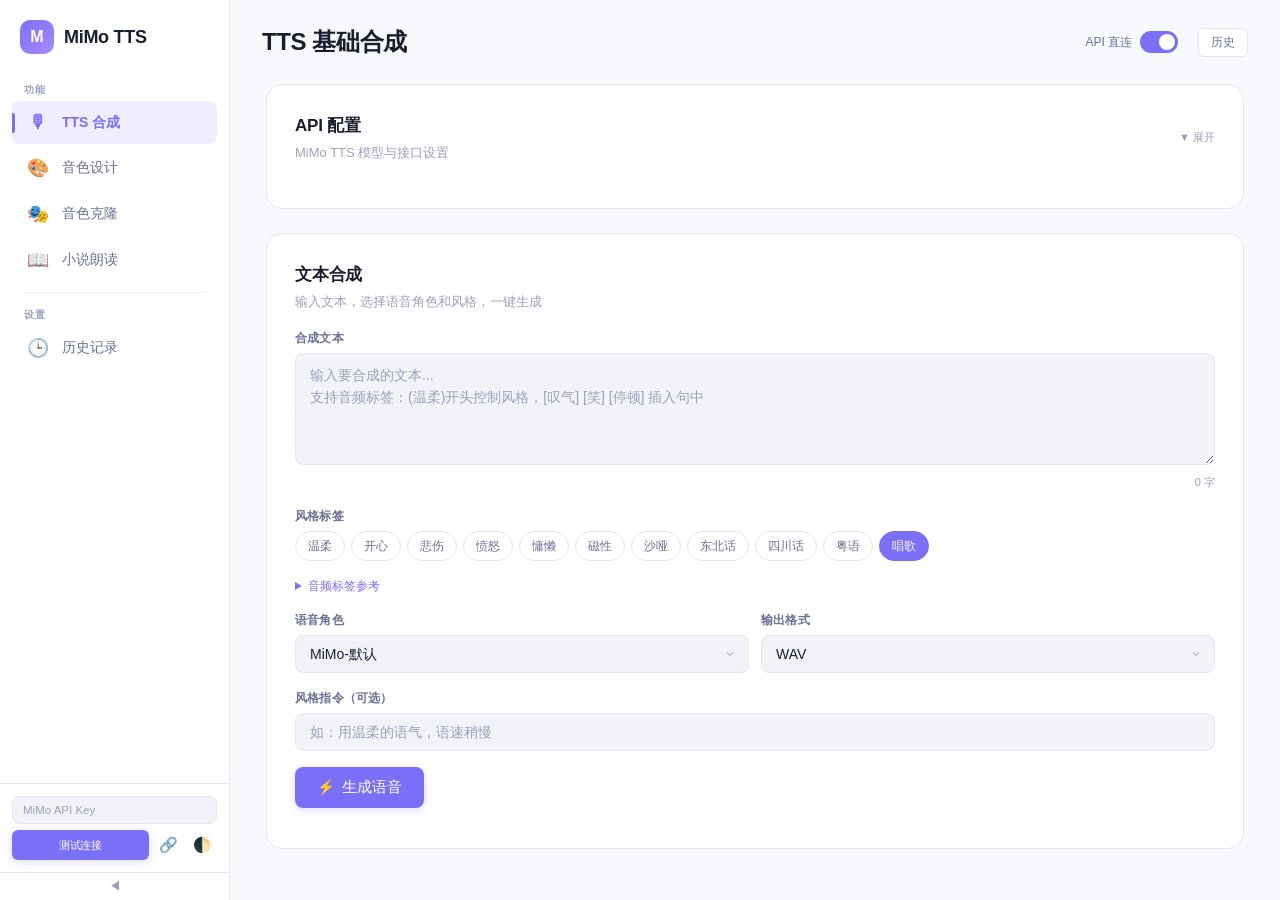
==== frontend/index.html @ 1090a409 "🎉 Initial commit: MiMo TTS Studio v2 - 纯ES模块化前端 (14 source files) - Go+Gin 后端框架 (11 files) - 现代化深色主题" ====
<!DOCTYPE html>
<html lang="zh-CN" data-theme="light">
<head>
<meta charset="UTF-8">
<meta name="viewport" content="width=device-width, initial-scale=1.0">
<title>MiMo TTS Studio</title>
<link rel="stylesheet" href="public/theme-new.css?v=11">
<link rel="stylesheet" href="public/novel.css?v=5">
</head>
<body>

<!-- ==================== App Shell ==================== -->
<div class="app-shell">

<!-- ========== Sidebar ========== -->
<aside class="sidebar">
  <div class="sidebar-brand">
    <div class="logo">M</div>
    <span class="brand-text">MiMo TTS</span>
  </div>

  <nav class="sidebar-nav">
    <div class="nav-section-title">功能</div>
    <button class="nav-item active" data-tab="0" onclick="switchTab(0)">
      <span class="nav-icon">🎙</span> TTS 合成
    </button>
    <button class="nav-item" data-tab="1" onclick="switchTab(1)">
      <span class="nav-icon">🎨</span> 音色设计
    </button>
    <button class="nav-item" data-tab="2" onclick="switchTab(2)">
      <span class="nav-icon">🎭</span> 音色克隆
    </button>
    <button class="nav-item" data-tab="3" onclick="switchTab(3)">
      <span class="nav-icon">📖</span> 小说朗读
    </button>

    <div class="nav-divider"></div>
    <div class="nav-section-title">设置</div>
    <button class="nav-item" onclick="toggleHistory()">
      <span class="nav-icon">🕒</span> 历史记录
    </button>
  </nav>

  <div class="sidebar-footer">
    <input type="password" class="api-input" id="apiKey" placeholder="MiMo API Key" onchange="onApiChange()">
    <div style="display:flex;gap:4px;">
      <button class="btn btn-primary btn-sm" onclick="testConnection()" style="flex:1;font-size:11px;">测试连接</button>
      <button class="btn-icon sm" onclick="toggleProxy()" id="proxyToggle" title="直连/代理">🔗</button>
      <button class="btn-icon sm" onclick="toggleTheme()" id="themeToggle" title="主题">🌓</button>
    </div>
  </div>
  <button class="sidebar-collapse-btn" onclick="toggleSidebar()" title="收缩/展开">◀</button>
</aside>

<!-- ========== Main Content ========== -->
<main class="main-content">

<!-- Tab 0: TTS 合成 -->
<div id="page0">
  <div class="page-header">
    <h2>TTS 基础合成</h2>
    <div class="header-actions">
      <label class="toggle-wrap" style="margin-right:12px;">
        <span>API 直连</span>
        <div class="toggle on" id="proxyToggle2" onclick="toggleProxy()"></div>
      </label>
      <button class="btn btn-secondary btn-sm" onclick="toggleHistory()">历史</button>
    </div>
  </div>

  <div class="page-body">
    <!-- API Config -->
    <div class="card" style="cursor:pointer;">
      <div class="card-header" onclick="this.parentElement.querySelector('#apiConfigPanel').classList.toggle('hidden')">
        <div>
          <div class="card-title">API 配置</div>
          <div class="card-subtitle">MiMo TTS 模型与接口设置</div>
        </div>
        <span style="font-size:11px;color:var(--text-muted);">▼ 展开</span>
      </div>
      <div id="apiConfigPanel" class="hidden">
        <div class="form-row">
          <div class="form-group" style="flex:2;">
            <label class="form-label">API Base URL</label>
            <input type="text" class="form-input" id="apiBaseUrl" value="https://api.xiaomimimo.com/v1" onchange="onApiChange()">
          </div>
          <div class="form-group">
            <label class="form-label">TTS 模型</label>
            <input type="text" class="form-input" id="modelTTS" value="mimo-v2.5-tts" onchange="onApiChange()">
          </div>
        </div>
        <div class="form-row">
          <div class="form-group">
            <label class="form-label">VoiceDesign 模型</label>
            <input type="text" class="form-input" id="modelVoiceDesign" value="mimo-v2.5-tts-voicedesign" onchange="onApiChange()">
          </div>
          <div class="form-group">
            <label class="form-label">VoiceClone 模型</label>
            <input type="text" class="form-input" id="modelVoiceClone" value="mimo-v2.5-tts-voiceclone" onchange="onApiChange()">
          </div>
        </div>
      </div>
    </div>

    <!-- TTS Main -->
    <div class="card">
      <div class="card-header">
        <div>
          <div class="card-title">文本合成</div>
          <div class="card-subtitle">输入文本，选择语音角色和风格，一键生成</div>
        </div>
      </div>

      <div class="form-group">
        <label class="form-label">合成文本</label>
        <textarea class="form-textarea" id="ttsText" rows="4" placeholder="输入要合成的文本...&#10;支持音频标签：(温柔)开头控制风格，[叹气] [笑] [停顿] 插入句中"
          oninput="updateCharCount(this,'ttsCharCount')"></textarea>
        <div class="char-count"><span id="ttsCharCount">0</span> 字</div>
      </div>

      <div class="form-group">
        <label class="form-label">风格标签</label>
        <div class="tag-container">
          <span class="tag" onclick="insertTTSStyleTag('温柔')">温柔</span>
          <span class="tag" onclick="insertTTSStyleTag('开心')">开心</span>
          <span class="tag" onclick="insertTTSStyleTag('悲伤')">悲伤</span>
          <span class="tag" onclick="insertTTSStyleTag('愤怒')">愤怒</span>
          <span class="tag" onclick="insertTTSStyleTag('慵懒')">慵懒</span>
          <span class="tag" onclick="insertTTSStyleTag('磁性')">磁性</span>
          <span class="tag" onclick="insertTTSStyleTag('沙哑')">沙哑</span>
          <span class="tag" onclick="insertTTSStyleTag('东北话')">东北话</span>
          <span class="tag" onclick="insertTTSStyleTag('四川话')">四川话</span>
          <span class="tag" onclick="insertTTSStyleTag('粤语')">粤语</span>
          <span class="tag accent" onclick="insertTTSStyleTag('唱歌')">唱歌</span>
        </div>
      </div>

      <details style="margin-bottom:16px;">
        <summary style="font-size:12px;color:var(--accent);cursor:pointer;font-weight:500;">音频标签参考</summary>
        <div style="font-size:11px;color:var(--text-muted);padding:12px;background:var(--bg-input);border-radius:8px;margin-top:8px;line-height:2;">
          <b>节奏：</b>[停顿] [长停顿] [急促] [拖音] [语速加快] [语速放缓]<br>
          <b>情绪：</b>[轻声] [低语] [叹气] [吸气] [哽咽] [强调] [笑] [爽朗大笑]<br>
          <b>其他：</b>[欲言又止] [碎碎念] [沉默片刻]
        </div>
      </details>

      <div class="form-row">
        <div class="form-group">
          <label class="form-label">语音角色</label>
          <select class="form-select" id="ttsVoice">
            <option value="mimo_default">MiMo-默认</option>
            <option value="冰糖">冰糖 (女/中文)</option>
            <option value="茉莉">茉莉 (女/中文)</option>
            <option value="苏打">苏打 (男/中文)</option>
          <option value="白桦">白桦 (男/中文)</option>
        </select>
        </div>
        <div class="form-group">
          <label class="form-label">输出格式</label>
          <select class="form-select" id="ttsFormat">
            <option value="wav">WAV</option>
            <option value="mp3">MP3</option>
            <option value="pcm16">PCM16</option>
            <option value="opus">Opus</option>
            <option value="aac">AAC</option>
          </select>
        </div>
      </div>

      <div class="form-group">
        <label class="form-label">风格指令（可选）</label>
        <input type="text" class="form-input" id="ttsStyle" placeholder="如：用温柔的语气，语速稍慢">
      </div>

      <div style="display:flex;gap:8px;align-items:center;">
        <button class="btn btn-primary" onclick="generateTTS()" id="ttsBtn">
          <span>⚡</span> 生成语音
        </button>
        <button class="btn btn-secondary hidden" id="ttsDownload" onclick="downloadLastAudio()">
          <span>⬇</span> 下载
        </button>
      </div>
      <div id="ttsPlayer" class="audio-player"></div>
    </div>
  </div>
</div>

<!-- Tab 1: VoiceDesign -->
<div id="page1" class="hidden">
  <div class="page-header">
    <h2>VoiceDesign 音色设计</h2>
    <div class="header-actions">
      <button class="btn btn-secondary btn-sm" onclick="generateVDDescription()" id="vdAiBtn">✨ AI 生成描述</button>
    </div>
  </div>

  <div class="page-body">
    <div class="card">
      <div class="card-header">
        <div>
          <div class="card-title">音色设计</div>
          <div class="card-subtitle">用自然语言描述你想要的音色，AI 辅助生成更专业的描述</div>
        </div>
      </div>

      <div class="form-group">
        <label class="form-label">音色描述</label>
        <textarea class="form-textarea" id="vdDesc" rows="3" placeholder="描述你想要的音色，如：温柔女声，适合讲故事，语速适中"
          oninput="updateCharCount(this,'vdCharCount')"></textarea>
        <div class="char-count"><span id="vdCharCount">0</span> 字</div>
      </div>

      <div class="form-group">
        <label class="form-label">快捷标签</label>
        <div class="tag-container">
          <span class="tag" onclick="appendVDTag('温柔女声')">温柔女声</span>
          <span class="tag" onclick="appendVDTag('沉稳男声')">沉稳男声</span>
          <span class="tag" onclick="appendVDTag('温柔')">温柔</span>
          <span class="tag" onclick="appendVDTag('沉稳')">沉稳</span>
          <span class="tag" onclick="appendVDTag('稚嫩童声')">稚嫩童声</span>
          <span class="tag" onclick="appendVDTag('磁性')">磁性</span>
          <span class="tag" onclick="appendVDTag('活泼')">活泼</span>
          <span class="tag" onclick="appendVDTag('沙哑')">沙哑</span>
        </div>
      </div>

      <div class="form-group">
        <label class="form-label">参考文本</label>
        <textarea class="form-textarea" id="vdText" rows="2" placeholder="输入要朗读的文本">今天天气真好，阳光明媚，微风拂面，让人心情愉悦。</textarea>
      </div>

      <div class="flex-between mb-4">
        <label class="toggle-wrap">
          <div class="toggle" id="vdOptimizeToggle" onclick="this.classList.toggle('on');document.getElementById('vdOptimizeText').checked=this.classList.contains('on')"></div>
          <span>智能优化文本</span>
          <input type="checkbox" id="vdOptimizeText" class="hidden">
        </label>
        <button class="btn btn-secondary btn-sm" onclick="generateVDText()" id="vdTextAiBtn">✨ AI 生成文本</button>
      </div>

      <div class="form-row">
        <div class="form-group">
          <label class="form-label">输出格式</label>
          <select class="form-select" id="vdFormat">
            <option value="wav">WAV</option>
            <option value="mp3">MP3</option>
            <option value="pcm16">PCM16</option>
          </select>
        </div>
      </div>

      <div style="display:flex;gap:8px;align-items:center;">
        <button class="btn btn-primary" onclick="generateVD()" id="vdBtn">🎧 生成预览</button>
        <button class="btn btn-secondary hidden" id="vdDownload" onclick="downloadLastAudio()">⬇ 下载</button>
        <button class="btn btn-secondary" onclick="saveVDVoice()">💾 保存到列表</button>
      </div>
      <div id="vdPlayer" class="audio-player"></div>
    </div>

    <div class="card" id="savedVoicesCard">
      <div class="card-header">
        <div class="card-title">已保存音色</div>
      </div>
      <div id="savedVoices"><p style="color:var(--text-muted);font-size:13px;padding:8px 0;">暂无保存的音色</p></div>
    </div>
  </div>
</div>

<!-- Tab 2: VoiceClone -->
<div id="page2" class="hidden">
  <div class="page-header">
    <h2>VoiceClone 音色克隆</h2>
  </div>

  <div class="page-body">
    <div class="card">
      <div class="card-header">
        <div>
          <div class="card-title">音色克隆</div>
          <div class="card-subtitle">上传音频样本，克隆音色后合成新语音</div>
        </div>
      </div>

      <div class="drop-zone" id="cloneDropZone" onclick="document.getElementById('cloneFile').click()"
        ondragover="event.preventDefault();this.classList.add('dragover')"
        ondragleave="this.classList.remove('dragover')" ondrop="handleCloneDrop(event)">
        <div class="dz-icon">🎧</div>
        <div class="dz-text">拖拽音频文件到此处，或点击上传</div>
        <div class="dz-hint">MP3 / WAV / FLAC · Base64 后不超过 10MB</div>
        <input type="file" id="cloneFile" accept="audio/*" style="display:none" onchange="handleCloneFile(this)">
      </div>

      <div id="cloneFileInfo" class="hidden mt-4">
        <div class="flex-between">
          <span style="font-size:13px;font-weight:500;" id="cloneFileName"></span>
          <div style="display:flex;gap:4px;align-items:center;">
            <span style="font-size:12px;color:var(--text-muted);" id="cloneFileSize"></span>
            <button class="btn-icon sm" onclick="clearCloneFile()">✕</button>
          </div>
        </div>
        <div id="clonePreview" class="audio-player"></div>
      </div>

      <div class="form-group mt-4">
        <label class="form-label">合成文本</label>
        <textarea class="form-textarea" id="cloneText" rows="3" placeholder="输入要合成的文本&#10;支持音频标签"></textarea>
      </div>

      <div class="form-group">
        <label class="form-label">风格指令</label>
        <textarea class="form-textarea" id="cloneStyle" rows="2" placeholder="如：用温柔的语气，语速稍慢&#10;导演模式：角色+场景+指导 三维度描述"></textarea>
      </div>

      <div class="form-row">
        <div class="form-group">
          <label class="form-label">输出格式</label>
          <select class="form-select" id="cloneFormat">
            <option value="wav">WAV</option>
            <option value="mp3">MP3</option>
            <option value="pcm16">PCM16</option>
          </select>
        </div>
      </div>

      <div style="display:flex;gap:8px;">
        <button class="btn btn-primary" onclick="generateClone()" id="cloneBtn">🎭 克隆生成</button>
        <button class="btn btn-secondary hidden" id="cloneDownload" onclick="downloadLastAudio()">⬇ 下载</button>
      </div>
      <div id="clonePlayer" class="audio-player"></div>
    </div>
  </div>
</div>

<!-- Tab 3: 小说朗读 -->
<div id="page3" class="hidden" style="height:100%;">
  <!-- Import Card (shown when no project open) -->
  <div id="novelImportCard" style="height:100%;display:flex;align-items:center;justify-content:center;">
    <div style="text-align:center;max-width:480px;">
      <div style="font-size:48px;margin-bottom:16px;opacity:0.5;">📖</div>
      <h2 style="font-size:22px;font-weight:700;margin-bottom:8px;">小说有声书朗读</h2>
      <p style="color:var(--text-muted);margin-bottom:24px;line-height:1.6;">导入 TXT 小说，AI 自动分析角色情绪、设计音色、生成完整有声书</p>
      <div style="display:flex;gap:12px;justify-content:center;margin-bottom:24px;">
        <button class="btn btn-primary" onclick="createNewProject()" style="padding:12px 28px;font-size:14px;">📂 新建项目</button>
      </div>
      <div class="drop-zone" ondragover="event.preventDefault();this.classList.add('dragover')"
        ondragleave="this.classList.remove('dragover')" ondrop="handleNovelDrop(event)">
        <div class="dz-icon">📄</div>
        <div class="dz-text">拖拽 TXT 文件到此处</div>
        <div class="dz-hint">自动检测编码，自动拆分章节</div>
      </div>
      <div style="margin-top:32px;text-align:left;">
        <h3 style="font-size:14px;font-weight:600;margin-bottom:12px;">历史项目</h3>
        <div id="projectList"></div>
      </div>
    </div>
  </div>

  <!-- Novel Workspace (shown when project is open) -->
  <div id="novelWorkspace" class="hidden" style="height:100%;">
    <div class="novel-workspace">
      <!-- Left: Chapter List -->
      <div class="nv-left">
        <div class="nv-left-header">
          <div class="breadcrumb"><a href="#" onclick="backToProjects();return false;">← 项目列表</a></div>
          <div class="nv-title" id="novelTitle">-</div>
          <div class="nv-stats" id="novelStats"></div>
        </div>
        <div class="nv-search-box">
          <input type="text" id="chapterSearch" placeholder="搜索章节..." oninput="filterChapters(this.value)">
        </div>
        <div class="chapter-list" id="chapterList"></div>
        <div class="nv-left-actions">
          <button class="btn btn-xs btn-secondary" onclick="selectAllChapters(true)">全选</button>
          <button class="btn btn-xs btn-secondary" onclick="selectAllChapters(false)">取消</button>
          <button class="btn btn-xs btn-secondary" onclick="selectUnanalyzedChapters()">未分析</button>
          <button class="btn btn-xs btn-primary" onclick="startEmotionAnalysis()" id="emotionBtn">情绪分析</button>
        </div>
      </div>

      <!-- Center: Script Editor -->
      <div class="nv-center">
        <div class="nv-toolbar">
          <div class="tb-group">
            <button class="btn btn-xs btn-secondary" onclick="document.getElementById('novelFile2').click()">导入TXT</button>
            <input type="file" id="novelFile2" accept=".txt" style="display:none" onchange="importTxtToProject(this)">
            <button class="btn btn-xs btn-primary" onclick="saveProject()">保存</button>
            <button class="btn btn-xs btn-primary" onclick="generateChapterAudio(this)">生成本章</button>
            <button class="btn btn-xs btn-secondary" onclick="startBatchGenerate()" id="batchBtn">批量生成</button>
          </div>
          <div class="tb-sep"></div>
          <div class="tb-group">
            <button class="btn btn-xs btn-secondary" onclick="exportAllAudio()">导出ZIP</button>
            <button class="btn btn-xs btn-secondary" onclick="batchSetDelay()">批量停顿</button>
            <button class="btn btn-xs btn-secondary" onclick="selectOutputDir()">音频目录</button>
            <span id="outputDirLabel" class="tb-label">未选择</span>
            <button class="btn btn-xs btn-secondary" onclick="linkProjectDir()">项目目录</button>
            <span id="projectDirLabel" class="tb-label">未选择</span>
          </div>
          <div class="tb-sep"></div>
          <div class="tb-group" style="margin-left:auto;">
            <label class="tb-label">筛选</label>
            <select id="speakerFilter" style="font-size:11px;padding:3px 6px;max-width:110px;background:var(--bg-input);border:1px solid var(--border);border-radius:4px;color:var(--text-primary);" onchange="filterBySpeaker(this.value)">
              <option value="">全部</option>
            </select>
            <select id="novelVoice" style="font-size:11px;padding:3px 6px;background:var(--bg-input);border:1px solid var(--border);border-radius:4px;color:var(--text-primary);">
              <option value="mimo_default">MiMo-默认</option>
              <option value="冰糖">冰糖</option>
              <option value="茉莉">茉莉</option>
              <option value="苏打">苏打</option>
              <option value="白桦">白桦</option>
            </select>
          </div>
        </div>

        <div class="nv-script-area" id="scriptArea">
          <div class="empty-state">
            <div class="es-icon">📝</div>
            <div class="es-text">导入小说或选择章节后点击「情绪分析」</div>
            <div class="es-hint">AI 将自动提取角色、分析情绪、生成有声书脚本</div>
          </div>
        </div>

        <div id="emotionProgress" class="nv-queue-panel hidden">
          <div class="qp-header">
            <h4>情绪分析队列</h4>
            <button class="btn btn-xs btn-danger" onclick="abortCurrentTask()">取消</button>
          </div>
          <div id="emotionQueueList"></div>
        </div>

        <div id="batchProgress" class="nv-queue-panel hidden">
          <div class="qp-header">
            <h4>生成队列</h4>
            <button class="btn btn-xs btn-danger" onclick="abortCurrentTask()">取消</button>
          </div>
          <div id="queueList"></div>
        </div>

        <!-- Player Bar -->
        <div class="player-bar" id="novelPlayer" style="display:none;">
          <div class="pb-controls">
            <button class="btn-icon sm" onclick="playPrevChapter()">⏮</button>
            <button class="btn btn-primary btn-sm" onclick="toggleNovelPlay()" id="novelPlayBtn">▶</button>
            <button class="btn-icon sm" onclick="playNextChapter()">⏭</button>
            <span class="pb-chapter" id="playerChapterTitle">-</span>
            <span class="pb-time" id="novelTime">0:00 / 0:00</span>
            <button class="btn btn-xs btn-secondary" onclick="downloadChapterAudio()">下载</button>
          </div>
          <input type="range" id="novelSeek" min="0" max="100" value="0" oninput="seekNovelAudio(this.value)">
        </div>
      </div>

      <!-- Right: Characters & Voices -->
      <div class="nv-right">
        <div class="nv-right-section">
          <h4>LLM 配置 <button class="btn btn-xs btn-secondary" onclick="testLLMConnection()" id="llmTestBtn" style="margin-left:auto;">测试</button></h4>
          <div class="llm-config-compact">
            <input type="text" class="form-input" id="llmBaseUrl" placeholder="API Base URL" value="https://api.deepseek.com/v1" style="margin-bottom:4px;">
            <div style="display:flex;gap:4px;">
              <input type="password" class="form-input" id="llmApiKey" placeholder="API Key" style="flex:1;">
              <input type="text" class="form-input" id="llmModel" placeholder="模型" value="deepseek-v4-flash" style="width:120px;">
            </div>
          </div>
        </div>

        <div class="nv-right-section" style="flex:1;overflow-y:auto;">
          <h4>角色列表 <span id="charCount" style="font-weight:normal;">0</span>
            <span style="margin-left:auto;display:flex;gap:3px;">
              <button class="btn btn-xs btn-secondary" onclick="showCharacterModal()">管理</button>
              <button class="btn btn-xs btn-secondary" onclick="designAllVoices()">AI设计</button>
            </span>
          </h4>
          <div id="charList">
            <p style="color:var(--text-muted);font-size:12px;padding:8px 0;">分析后显示角色</p>
          </div>
        </div>

        <div class="nv-right-section">
          <h4>预置音色库</h4>
          <div id="voiceLibrary">
            <div class="voice-item" onclick="selectPresetVoice('mimo_default')"><span class="vi-name">MiMo-默认</span><span class="vi-badge">中文</span></div>
            <div class="voice-item" onclick="selectPresetVoice('冰糖')"><span class="vi-name">冰糖</span><span class="vi-badge">女/中</span></div>
            <div class="voice-item" onclick="selectPresetVoice('茉莉')"><span class="vi-name">茉莉</span><span class="vi-badge">女/中</span></div>
            <div class="voice-item" onclick="selectPresetVoice('苏打')"><span class="vi-name">苏打</span><span class="vi-badge">男/中</span></div>
            <div class="voice-item" onclick="selectPresetVoice('白桦')"><span class="vi-name">白桦</span><span class="vi-badge">男/中</span></div>
          </div>
        </div>
      </div>
    </div>
  </div>
</div>

</main><!-- /main-content -->

<!-- ========== History Panel (right slide) ========== -->
<div class="panel-overlay" id="historyPanel">
  <div class="panel-header">
    <h3>生成历史</h3>
    <button class="btn-icon sm" onclick="clearHistory()">🗑</button>
  </div>
  <div id="historyList"></div>
</div>

</div><!-- /app-shell -->

<!-- Character Modal -->
<div class="modal-backdrop hidden" id="characterModal" onclick="if(event.target===this)closeCharacterModal()">
  <div class="modal">
    <div class="flex-between mb-4">
      <h3 style="margin:0;">角色管理</h3>
      <div style="display:flex;gap:6px;">
        <button class="btn btn-primary btn-sm" onclick="designAllVoices()">一键生成全部音色</button>
        <button class="btn-icon sm" onclick="closeCharacterModal()" style="font-size:20px;">✕</button>
      </div>
    </div>
    <div id="characterModalContent"></div>
  </div>
</div>

<!-- Toast Container -->
<div class="toast-container" id="toastContainer"></div>

<!-- Hidden Audio -->
<audio id="novelAudio" style="display:none;"></audio>

<!-- ========== App Script ========== -->
<script src="bundle.js?v=8"></script>
</body>
</html>
---- frontend/public/theme-new.css ----
/* ==========================================
   MiMo TTS Studio — Modern Design System
   ========================================== */

/* ---------- CSS Variables ---------- */
:root {
  /* Surfaces */
  --bg-root: #0b0d13;
  --bg-surface: #13151d;
  --bg-elevated: #1a1d28;
  --bg-overlay: #1e2130;
  --bg-input: #0f1119;

  /* Text */
  --text-primary: #e8eaf0;
  --text-secondary: #8b8fa8;
  --text-muted: #5b5f77;
  --text-inverse: #0b0d13;

  /* Accent — Indigo/Violet */
  --accent: #7c6ff7;
  --accent-hover: #9588ff;
  --accent-subtle: rgba(124, 111, 247, 0.12);
  --accent-glow: rgba(124, 111, 247, 0.25);

  /* Semantic */
  --success: #34d399;
  --success-subtle: rgba(52, 211, 153, 0.12);
  --danger: #f87171;
  --danger-subtle: rgba(248, 113, 113, 0.12);
  --warning: #fbbf24;
  --warning-subtle: rgba(251, 191, 36, 0.12);
  --info: #60a5fa;
  --info-subtle: rgba(96, 165, 250, 0.12);

  /* Borders */
  --border: #1e2130;
  --border-hover: #2a2d3d;
  --border-accent: rgba(124, 111, 247, 0.3);

  /* Sizing */
  --radius-sm: 8px;
  --radius: 12px;
  --radius-lg: 16px;
  --radius-xl: 20px;

  /* Shadows */
  --shadow-sm: 0 1px 2px rgba(0, 0, 0, 0.3);
  --shadow: 0 4px 16px rgba(0, 0, 0, 0.3);
  --shadow-lg: 0 8px 32px rgba(0, 0, 0, 0.4);
  --shadow-glow: 0 0 20px var(--accent-glow);

  /* Sidebar */
  --sidebar-width: 230px;
  --sidebar-collapsed: 56px;

  /* Transitions */
  --transition: 0.2s cubic-bezier(0.4, 0, 0.2, 1);
  --transition-slow: 0.35s cubic-bezier(0.4, 0, 0.2, 1);

  /* Typography */
  --font: -apple-system, BlinkMacSystemFont, "Segoe UI", "Inter", Roboto, sans-serif;
  --font-mono: "JetBrains Mono", "Fira Code", "Cascadia Code", Consolas, monospace;
}

/* Light theme */
[data-theme="light"] {
  --bg-root: #f8f9fc;
  --bg-surface: #ffffff;
  --bg-elevated: #ffffff;
  --bg-overlay: #ffffff;
  --bg-input: #f1f3f8;
  --text-primary: #1a1d2e;
  --text-secondary: #6b7094;
  --text-muted: #9ca0bc;
  --text-inverse: #ffffff;
  --border: #e4e7f0;
  --border-hover: #cdd1e0;
  --shadow-sm: 0 1px 2px rgba(0, 0, 0, 0.04);
  --shadow: 0 4px 16px rgba(0, 0, 0, 0.06);
  --shadow-lg: 0 8px 32px rgba(0, 0, 0, 0.08);
}

/* ---------- Reset ---------- */
*, *::before, *::after { margin: 0; padding: 0; box-sizing: border-box; }
html { font-size: 15px; -webkit-font-smoothing: antialiased; }
body {
  font-family: var(--font);
  background: var(--bg-root);
  color: var(--text-primary);
  min-height: 100vh;
  line-height: 1.5;
}
button { cursor: pointer; font-family: inherit; border: none; background: none; color: inherit; }
input, textarea, select { font-family: inherit; color: inherit; }
a { color: var(--accent); text-decoration: none; }
::-webkit-scrollbar { width: 6px; height: 6px; }
::-webkit-scrollbar-track { background: transparent; }
::-webkit-scrollbar-thumb { background: var(--border-hover); border-radius: 3px; }
::-webkit-scrollbar-thumb:hover { background: var(--text-muted); }

/* ---------- App Shell ---------- */
.app-shell { display: flex; height: 100vh; overflow: hidden; }

/* ---------- Sidebar ---------- */
.sidebar {
  width: var(--sidebar-width);
  background: var(--bg-surface);
  border-right: 1px solid var(--border);
  display: flex;
  flex-direction: column;
  flex-shrink: 0;
  z-index: 50;
  overflow-y: auto;
  position: relative;
  transition: width var(--transition-slow);
}

.sidebar-brand {
  padding: 20px 20px 16px;
  display: flex;
  align-items: center;
  gap: 10px;
}

.sidebar-brand .logo {
  width: 34px;
  height: 34px;
  border-radius: 10px;
  background: linear-gradient(135deg, var(--accent) 0%, #a78bfa 100%);
  display: flex;
  align-items: center;
  justify-content: center;
  font-size: 16px;
  color: #fff;
  font-weight: 700;
}

.sidebar-brand .brand-text { font-size: 18px; font-weight: 700; letter-spacing: -0.3px; }

.sidebar-nav {
  flex: 1;
  padding: 8px 12px;
  display: flex;
  flex-direction: column;
  gap: 2px;
}

.nav-item {
  display: flex;
  align-items: center;
  gap: 12px;
  padding: 11px 14px;
  border-radius: var(--radius-sm);
  font-size: 14px;
  font-weight: 500;
  color: var(--text-secondary);
  transition: all var(--transition);
  cursor: pointer;
  position: relative;
}

.nav-item:hover { background: var(--accent-subtle); color: var(--text-primary); }
.nav-item.active {
  background: var(--accent-subtle);
  color: var(--accent);
  font-weight: 600;
}
.nav-item.active::before {
  content: '';
  position: absolute;
  left: 0;
  top: 50%;
  transform: translateY(-50%);
  width: 3px;
  height: 20px;
  background: var(--accent);
  border-radius: 0 2px 2px 0;
}

.nav-item .nav-icon { font-size: 18px; width: 24px; text-align: center; flex-shrink: 0; }

.nav-divider {
  height: 1px;
  background: var(--border);
  margin: 8px 12px;
  opacity: 0.6;
}

.nav-section-title {
  padding: 4px 12px 2px;
  font-size: 10px;
  font-weight: 700;
  text-transform: uppercase;
  letter-spacing: 0.8px;
  color: var(--text-muted);
}

/* Sidebar collapse */
.sidebar.collapsed { width: var(--sidebar-collapsed); }
/* 隐藏元素 */
.sidebar.collapsed .brand-text,
.sidebar.collapsed .nav-item span:not(.nav-icon),
.sidebar.collapsed .nav-section-title,
.sidebar.collapsed .nav-divider,
.sidebar.collapsed .sidebar-footer .api-input,
.sidebar.collapsed .sidebar-footer .btn-row {
  display: none;
}
/* 调整布局 */
.sidebar.collapsed .nav-item { justify-content: center; padding: 11px 6px; font-size: 0; }
.sidebar.collapsed .nav-item .nav-icon { font-size: 20px; display: block; }
.sidebar.collapsed .sidebar-brand { justify-content: center; padding: 16px 8px; }
.sidebar.collapsed .sidebar-brand .logo { margin: 0 auto; }
.sidebar.collapsed .sidebar-footer {
  display: none;
}

/* 收缩按钮 */
.sidebar-collapse-btn {
  width: 100%;
  padding: 5px 0;
  border: none;
  border-top: 1px solid var(--border);
  background: transparent;
  color: var(--text-muted);
  font-size: 12px;
  cursor: pointer;
  transition: all var(--transition);
}
.sidebar-collapse-btn:hover { color: var(--accent); background: var(--accent-subtle); }
.sidebar.collapsed .sidebar-collapse-btn { width: 48px; margin: 4px auto 0; border-top: none; border: 1px solid var(--border); border-radius: 6px; padding: 6px 0; font-size: 14px; }
/* 确保收缩时折叠按钮始终可见 */
.sidebar.collapsed .sidebar-collapse-btn { display: block !important; }

/* Sidebar footer */
.sidebar-footer {
  padding: 12px;
  border-top: 1px solid var(--border);
  display: flex;
  flex-direction: column;
  gap: 6px;
}

.sidebar-footer .api-input {
  width: 100%;
  padding: 7px 10px;
  border: 1px solid var(--border);
  border-radius: var(--radius-sm);
  background: var(--bg-input);
  font-size: 11.5px;
  color: var(--text-primary);
  transition: border var(--transition);
}
.sidebar-footer .api-input:focus { outline: none; border-color: var(--accent); }
.sidebar-footer .api-input::placeholder { color: var(--text-muted); }

.sidebar-footer .btn-row {
  display: flex;
  gap: 4px;
  align-items: center;
}

/* ---------- Main Content ---------- */
.main-content {
  flex: 1;
  overflow-y: auto;
  overflow-x: hidden;
  position: relative;
}

.page-header {
  padding: 24px 32px 0;
  display: flex;
  align-items: center;
  justify-content: space-between;
  flex-wrap: wrap;
  gap: 12px;
}

.page-header h2 {
  font-size: 24px;
  font-weight: 700;
  letter-spacing: -0.4px;
}

.page-header .header-actions { display: flex; gap: 8px; align-items: center; }

.page-body { padding: 24px 36px 48px; }

/* ---------- Cards ---------- */
.card {
  background: var(--bg-surface);
  border: 1px solid var(--border);
  border-radius: var(--radius-lg);
  padding: 28px;
  margin-bottom: 24px;
  transition: border var(--transition);
}
.card:hover { border-color: var(--border-hover); }

.card-header {
  display: flex;
  align-items: center;
  justify-content: space-between;
  margin-bottom: 18px;
}

.card-title {
  font-size: 17px;
  font-weight: 600;
  letter-spacing: -0.2px;
}

.card-subtitle {
  font-size: 13px;
  color: var(--text-muted);
  margin-top: 4px;
}

/* ---------- Buttons ---------- */
.btn {
  display: inline-flex;
  align-items: center;
  justify-content: center;
  gap: 7px;
  padding: 11px 22px;
  border-radius: var(--radius-sm);
  font-size: 14.5px;
  font-weight: 500;
  transition: all var(--transition);
  white-space: nowrap;
  letter-spacing: -0.1px;
}
.btn:active { transform: scale(0.97); }

.btn-primary {
  background: var(--accent);
  color: #fff;
  box-shadow: 0 2px 8px var(--accent-glow);
}
.btn-primary:hover { background: var(--accent-hover); box-shadow: 0 4px 16px var(--accent-glow); }
.btn-primary:disabled { opacity: 0.45; cursor: not-allowed; box-shadow: none; }

.btn-secondary {
  background: var(--bg-elevated);
  color: var(--text-secondary);
  border: 1px solid var(--border);
}
.btn-secondary:hover { background: var(--bg-overlay); border-color: var(--border-hover); color: var(--text-primary); }

.btn-danger { background: var(--danger); color: #fff; }
.btn-danger:hover { opacity: 0.9; }

.btn-ghost {
  background: transparent;
  color: var(--text-secondary);
  border: 1px solid transparent;
}
.btn-ghost:hover { background: var(--accent-subtle); color: var(--accent); }

.btn-sm { padding: 5px 12px; font-size: 12px; border-radius: 6px; }
.btn-xs { padding: 3px 8px; font-size: 11px; border-radius: 5px; }

.btn-icon {
  width: 36px;
  height: 36px;
  padding: 0;
  border-radius: var(--radius-sm);
  display: flex;
  align-items: center;
  justify-content: center;
  font-size: 18px;
  color: var(--text-secondary);
  transition: all var(--transition);
}
.btn-icon:hover { background: var(--accent-subtle); color: var(--accent); }
.btn-icon.sm { width: 30px; height: 30px; font-size: 15px; }

/* ---------- Form Controls ---------- */
.form-group { margin-bottom: 16px; }
.form-label {
  display: block;
  font-size: 12px;
  font-weight: 600;
  color: var(--text-secondary);
  margin-bottom: 6px;
  letter-spacing: 0.2px;
}

.form-input, .form-textarea, .form-select {
  width: 100%;
  padding: 10px 14px;
  background: var(--bg-input);
  border: 1px solid var(--border);
  border-radius: var(--radius-sm);
  font-size: 14px;
  color: var(--text-primary);
  transition: all var(--transition);
  outline: none;
}
.form-input:focus, .form-textarea:focus, .form-select:focus {
  border-color: var(--accent);
  box-shadow: 0 0 0 3px var(--accent-subtle);
}
.form-input::placeholder, .form-textarea::placeholder { color: var(--text-muted); }

.form-textarea { resize: vertical; min-height: 80px; line-height: 1.6; }
.form-select { cursor: pointer; appearance: none; background-image: url("data:image/svg+xml,%3Csvg xmlns='http://www.w3.org/2000/svg' width='12' height='12' viewBox='0 0 24 24' fill='none' stroke='%238b8fa8' stroke-width='2'%3E%3Cpath d='M6 9l6 6 6-6'%3E%3C/path%3E%3C/svg%3E"); background-repeat: no-repeat; background-position: right 12px center; padding-right: 36px; }

.form-row { display: flex; gap: 12px; }
.form-row > * { flex: 1; }

.form-hint { font-size: 11px; color: var(--text-muted); margin-top: 4px; }

.char-count { font-size: 11px; color: var(--text-muted); text-align: right; margin-top: 3px; }

/* ---------- Tags / Chips ---------- */
.tag-container { display: flex; flex-wrap: wrap; gap: 6px; }

.tag {
  padding: 5px 12px;
  border-radius: 20px;
  font-size: 12px;
  font-weight: 500;
  background: var(--bg-elevated);
  color: var(--text-secondary);
  border: 1px solid var(--border);
  cursor: pointer;
  transition: all var(--transition);
}
.tag:hover { border-color: var(--accent); color: var(--accent); background: var(--accent-subtle); }
.tag.active { background: var(--accent-subtle); border-color: var(--accent); color: var(--accent); }
.tag.accent { background: var(--accent); border-color: var(--accent); color: #fff; }

/* ---------- Audio Player ---------- */
.audio-player { margin-top: 12px; }
.audio-player audio { width: 100%; border-radius: var(--radius-sm); height: 40px; }

/* ---------- Toast ---------- */
.toast-container {
  position: fixed;
  top: 20px;
  right: 20px;
  z-index: 1000;
  display: flex;
  flex-direction: column;
  gap: 8px;
  pointer-events: none;
}

.toast {
  padding: 12px 18px;
  border-radius: var(--radius-sm);
  font-size: 13px;
  font-weight: 500;
  color: #fff;
  backdrop-filter: blur(12px);
  max-width: 340px;
  pointer-events: auto;
  animation: toastIn 0.35s cubic-bezier(0.16, 0.88, 0.32, 1.22);
  box-shadow: var(--shadow-lg);
}

.toast-success { background: var(--success); color: #0b0d13; }
.toast-error { background: var(--danger); }
.toast-info { background: var(--accent); }

@keyframes toastIn {
  from { transform: translateX(120%); opacity: 0; }
  to { transform: translateX(0); opacity: 1; }
}

/* ---------- Spinner ---------- */
.spinner {
  display: inline-block;
  width: 16px;
  height: 16px;
  border: 2px solid var(--border-hover);
  border-top-color: var(--accent);
  border-radius: 50%;
  animation: spin 0.6s linear infinite;
}

@keyframes spin { to { transform: rotate(360deg); } }

/* ---------- Drop Zone ---------- */
.drop-zone {
  border: 2px dashed var(--border);
  border-radius: var(--radius);
  padding: 40px 24px;
  text-align: center;
  color: var(--text-muted);
  transition: all var(--transition);
  cursor: pointer;
  background: var(--bg-input);
}
.drop-zone:hover, .drop-zone.dragover {
  border-color: var(--accent);
  background: var(--accent-subtle);
  color: var(--accent);
}
.drop-zone .dz-icon { font-size: 36px; margin-bottom: 8px; }
.drop-zone .dz-text { font-size: 14px; font-weight: 500; }
.drop-zone .dz-hint { font-size: 12px; margin-top: 4px; color: var(--text-muted); }

/* ---------- Badge ---------- */
.badge {
  display: inline-flex;
  align-items: center;
  padding: 2px 8px;
  border-radius: 10px;
  font-size: 11px;
  font-weight: 600;
}
.badge-primary { background: var(--accent-subtle); color: var(--accent); }
.badge-success { background: var(--success-subtle); color: var(--success); }
.badge-danger { background: var(--danger-subtle); color: var(--danger); }
.badge-muted { background: var(--bg-elevated); color: var(--text-muted); }

/* ---------- Progress ---------- */
.progress-bar {
  width: 100%;
  height: 5px;
  background: var(--bg-input);
  border-radius: 3px;
  overflow: hidden;
}
.progress-fill {
  height: 100%;
  background: linear-gradient(90deg, var(--accent), #a78bfa);
  border-radius: 3px;
  transition: width 0.4s ease;
}

/* ---------- History Sidebar (right slide-in) ---------- */
.panel-overlay {
  position: fixed;
  right: 0;
  top: 0;
  width: 320px;
  height: 100vh;
  background: var(--bg-surface);
  border-left: 1px solid var(--border);
  z-index: 200;
  transform: translateX(100%);
  transition: transform var(--transition-slow);
  display: flex;
  flex-direction: column;
  overflow-y: auto;
}
.panel-overlay.open { transform: translateX(0); }

.panel-header {
  padding: 20px;
  border-bottom: 1px solid var(--border);
  display: flex;
  align-items: center;
  justify-content: space-between;
}
.panel-header h3 { font-size: 15px; font-weight: 600; }

.history-item {
  padding: 14px 20px;
  border-bottom: 1px solid var(--border);
  cursor: pointer;
  transition: background var(--transition);
}
.history-item:hover { background: var(--accent-subtle); }
.history-item .hi-text { font-size: 13px; color: var(--text-secondary); margin-bottom: 4px; white-space: nowrap; overflow: hidden; text-overflow: ellipsis; }
.history-item .hi-meta { font-size: 11px; color: var(--text-muted); }

/* ---------- Modal ---------- */
.modal-backdrop {
  position: fixed;
  inset: 0;
  background: rgba(0, 0, 0, 0.6);
  backdrop-filter: blur(3px);
  z-index: 300;
  display: flex;
  align-items: center;
  justify-content: center;
  animation: fadeIn 0.2s ease;
}

.modal {
  background: var(--bg-surface);
  border: 1px solid var(--border);
  border-radius: var(--radius-xl);
  padding: 28px;
  max-width: 620px;
  width: 92%;
  max-height: 82vh;
  overflow-y: auto;
  box-shadow: var(--shadow-lg);
}

.modal h3 { font-size: 17px; font-weight: 700; margin-bottom: 20px; }

@keyframes fadeIn { from { opacity: 0; } to { opacity: 1; } }

/* ---------- Utility ---------- */
.hidden { display: none !important; }
.text-muted { color: var(--text-muted); }
.text-sm { font-size: 12px; }
.mt-2 { margin-top: 8px; }
.mt-4 { margin-top: 16px; }
.mb-2 { margin-bottom: 8px; }
.mb-4 { margin-bottom: 16px; }
.flex-between { display: flex; align-items: center; justify-content: space-between; }
.gap-2 { gap: 8px; }
.gap-3 { gap: 12px; }

/* ---------- Toggle Switch ---------- */
.toggle-wrap {
  display: flex;
  align-items: center;
  gap: 8px;
  font-size: 12px;
  color: var(--text-secondary);
  cursor: pointer;
}

.toggle {
  width: 38px;
  height: 22px;
  background: var(--border);
  border-radius: 11px;
  position: relative;
  transition: background var(--transition);
  cursor: pointer;
}
.toggle.on { background: var(--accent); }
.toggle::after {
  content: '';
  position: absolute;
  top: 3px;
  left: 3px;
  width: 16px;
  height: 16px;
  background: #fff;
  border-radius: 50%;
  transition: transform var(--transition);
}
.toggle.on::after { transform: translateX(16px); }

/* ---------- Tooltip ---------- */
[data-tooltip] {
  position: relative;
}
[data-tooltip]:hover::after {
  content: attr(data-tooltip);
  position: absolute;
  bottom: calc(100% + 6px);
  left: 50%;
  transform: translateX(-50%);
  padding: 4px 10px;
  border-radius: 6px;
  font-size: 11px;
  font-weight: 500;
  background: var(--bg-overlay);
  color: var(--text-primary);
  border: 1px solid var(--border);
  white-space: nowrap;
  z-index: 10;
  pointer-events: none;
}
---- frontend/public/novel.css ----
/* ==========================================
   MiMo TTS Studio — Novel Workspace Styles
   (Novel Editor 3-Column Layout)
   ========================================== */

/* --- Layout --- */
.novel-workspace {
  display: flex;
  height: 100vh;
  overflow: hidden;
  background: var(--bg-root);
}

/* === Left: Chapter List === */
.nv-left {
  width: 280px;
  background: var(--bg-surface);
  border-right: 1px solid var(--border);
  display: flex;
  flex-direction: column;
  flex-shrink: 0;
}

.nv-left-header {
  padding: 18px 16px 14px;
  border-bottom: 1px solid var(--border);
}

.nv-left-header .breadcrumb {
  font-size: 12px;
  color: var(--text-muted);
  margin-bottom: 6px;
}
.nv-left-header .breadcrumb a { color: var(--accent); }

.nv-left-header .nv-title {
  font-size: 16px;
  font-weight: 700;
  letter-spacing: -0.2px;
}

.nv-left-header .nv-stats {
  font-size: 12px;
  color: var(--text-muted);
  margin-top: 4px;
}

.nv-search-box {
  padding: 10px 14px;
  border-bottom: 1px solid var(--border);
}
.nv-search-box input {
  width: 100%;
  padding: 8px 10px 8px 32px;
  border: 1px solid var(--border);
  border-radius: var(--radius-sm);
  background: var(--bg-input);
  font-size: 13px;
  color: var(--text-primary);
  outline: none;
  background-image: url("data:image/svg+xml,%3Csvg xmlns='http://www.w3.org/2000/svg' width='14' height='14' viewBox='0 0 24 24' fill='none' stroke='%235b5f77' stroke-width='2'%3E%3Ccircle cx='11' cy='11' r='8'%3E%3C/circle%3E%3Cpath d='M21 21l-4.35-4.35'%3E%3C/path%3E%3C/svg%3E");
  background-repeat: no-repeat;
  background-position: 10px center;
  transition: border var(--transition);
}
.nv-search-box input:focus { border-color: var(--accent); }

/* Chapter list */
.chapter-list { flex: 1; overflow-y: auto; padding: 6px 0; }

.chapter-item {
  display: flex;
  align-items: center;
  gap: 10px;
  padding: 10px 16px;
  cursor: pointer;
  transition: all var(--transition);
  border-left: 3px solid transparent;
  font-size: 13.5px;
}
.chapter-item:hover { background: var(--accent-subtle); }
.chapter-item.active {
  background: var(--accent-subtle);
  border-left-color: var(--accent);
}

.chapter-item input[type="checkbox"] {
  accent-color: var(--accent);
  width: 14px;
  height: 14px;
  flex-shrink: 0;
}

.chapter-item .ch-info { flex: 1; min-width: 0; }
.chapter-item .ch-title { font-size: 13px; font-weight: 500; white-space: nowrap; overflow: hidden; text-overflow: ellipsis; }
.chapter-item.active .ch-title { color: var(--accent); }
.chapter-item .ch-meta { font-size: 11px; color: var(--text-muted); margin-top: 1px; }
.chapter-item .ch-badges { display: flex; gap: 3px; flex-shrink: 0; }

.nv-left-actions {
  padding: 10px 14px;
  border-top: 1px solid var(--border);
  display: flex;
  flex-wrap: wrap;
  gap: 4px;
}

/* === Center: Script Editor === */
.nv-center {
  flex: 1;
  display: flex;
  flex-direction: column;
  overflow: hidden;
  min-width: 0;
  background: var(--bg-root);
}

.nv-toolbar {
  padding: 10px 16px;
  display: flex;
  align-items: center;
  gap: 8px;
  flex-wrap: wrap;
  background: var(--bg-surface);
  border-bottom: 1px solid var(--border);
}

.nv-toolbar .tb-group { display: flex; align-items: center; gap: 5px; }
.nv-toolbar .tb-sep { width: 1px; height: 20px; background: var(--border); }
.nv-toolbar .tb-label { font-size: 12px; color: var(--text-muted); }
.nv-toolbar .tb-spacer { flex: 1; }

/* Script area */
.nv-script-area {
  flex: 1;
  overflow-y: auto;
  padding: 12px 16px;
}

.nv-script-area .empty-state {
  display: flex;
  flex-direction: column;
  align-items: center;
  justify-content: center;
  height: 100%;
  color: var(--text-muted);
  gap: 8px;
}
.nv-script-area .empty-state .es-icon { font-size: 40px; opacity: 0.4; }
.nv-script-area .empty-state .es-text { font-size: 14px; }
.nv-script-area .empty-state .es-hint { font-size: 12px; }

/* Raw text preview */
.raw-preview {
  padding: 20px;
  font-size: 14.5px;
  line-height: 1.9;
  color: var(--text-secondary);
  white-space: pre-wrap;
  word-break: break-all;
  background: var(--bg-surface);
  border: 1px solid var(--border);
  border-radius: var(--radius);
  max-height: 75vh;
  overflow-y: auto;
}

.raw-preview-header {
  display: flex;
  align-items: center;
  justify-content: space-between;
  margin-bottom: 14px;
  padding-bottom: 10px;
  border-bottom: 1px solid var(--border);
}
.raw-preview-header .rph-title { font-size: 15px; font-weight: 600; }
.raw-preview-header .rph-badge { font-size: 12px; color: var(--text-muted); }

/* Script Cards */
.script-card {
  display: flex;
  gap: 12px;
  padding: 14px 16px;
  background: var(--bg-surface);
  border: 1px solid var(--border);
  border-radius: var(--radius);
  margin-bottom: 8px;
  transition: all var(--transition);
}
.script-card:hover { border-color: var(--border-hover); box-shadow: var(--shadow-sm); }

.script-card .sc-index {
  font-size: 11px;
  color: var(--text-muted);
  min-width: 28px;
  text-align: center;
  font-family: var(--font-mono);
  padding-top: 3px;
  flex-shrink: 0;
}

.script-card .sc-main { flex: 1; min-width: 0; }

.script-card .sc-speaker-bar {
  display: flex;
  align-items: center;
  gap: 6px;
  margin-bottom: 4px;
}
.script-card .sc-speaker-name {
  font-size: 12px;
  font-weight: 600;
}
.script-card .sc-speaker-name.narrator { color: var(--text-muted); }
.script-card .sc-speaker-name.character { color: var(--accent); }

.script-card .sc-content {
  font-size: 13.5px;
  line-height: 1.65;
  color: var(--text-primary);
  cursor: pointer;
}
.script-card .sc-content:hover { opacity: 0.85; }

.script-card .sc-ctrls {
  display: flex;
  align-items: center;
  gap: 8px;
  margin-top: 6px;
  flex-wrap: wrap;
}
.script-card .sc-ctrls label { font-size: 10px; color: var(--text-muted); }
.script-card .sc-ctrls select,
.script-card .sc-ctrls input {
  font-size: 11px;
  padding: 3px 6px;
  border: 1px solid var(--border);
  border-radius: 4px;
  background: var(--bg-input);
  color: var(--text-primary);
}
.script-card .sc-ctrls select { max-width: 72px; }
.script-card .sc-ctrls input[type="number"] { width: 52px; }

.script-card .sc-actions-side {
  display: flex;
  flex-direction: column;
  gap: 3px;
  align-items: center;
  padding-top: 2px;
  flex-shrink: 0;
}

/* Queue Panels */
.nv-queue-panel {
  background: var(--bg-surface);
  border-top: 1px solid var(--border);
  padding: 10px 16px;
  max-height: 160px;
  overflow-y: auto;
}
.nv-queue-panel .qp-header {
  display: flex;
  align-items: center;
  justify-content: space-between;
  margin-bottom: 6px;
}
.nv-queue-panel .qp-header h4 { font-size: 12px; font-weight: 600; }

.queue-item {
  display: flex;
  align-items: center;
  gap: 10px;
  padding: 6px 0;
  font-size: 12px;
}
.queue-item .qi-title { flex: 1; overflow: hidden; text-overflow: ellipsis; white-space: nowrap; }

.q-status {
  font-size: 11px;
  padding: 2px 8px;
  border-radius: 4px;
  font-weight: 500;
}
.q-status.pending { background: var(--bg-elevated); color: var(--text-muted); }
.q-status.running { background: var(--warning-subtle); color: var(--warning); }
.q-status.done { background: var(--success-subtle); color: var(--success); }
.q-status.error { background: var(--danger-subtle); color: var(--danger); }

/* === Right: Characters & Voices === */
.nv-right {
  width: 300px;
  background: var(--bg-surface);
  border-left: 1px solid var(--border);
  display: flex;
  flex-direction: column;
  flex-shrink: 0;
  overflow-y: auto;
}

.nv-right-section {
  padding: 16px 18px;
  border-bottom: 1px solid var(--border);
}
.nv-right-section:last-child { border-bottom: none; }

.nv-right-section h4 {
  font-size: 12px;
  font-weight: 700;
  text-transform: uppercase;
  letter-spacing: 0.8px;
  color: var(--text-muted);
  margin-bottom: 12px;
  display: flex;
  align-items: center;
  justify-content: space-between;
}

/* Character cards */
.char-card {
  padding: 11px 0;
  border-bottom: 1px solid var(--border);
  font-size: 12.5px;
}
.char-card:last-child { border-bottom: none; }

.char-card .cc-header {
  display: flex;
  align-items: center;
  gap: 6px;
  margin-bottom: 4px;
}
.char-card .cc-name { font-weight: 600; }

.char-card .cc-meta { color: var(--text-muted); line-height: 1.5; }

.char-card .cc-voice-bar {
  margin-top: 5px;
  padding: 6px 8px;
  background: var(--bg-input);
  border-radius: 6px;
  font-size: 11px;
  display: flex;
  align-items: center;
  justify-content: space-between;
}
.char-card .cc-voice-bar.designed { border-left: 2px solid var(--success); }
.char-card .cc-voice-bar.pending { border-left: 2px solid var(--danger); color: var(--danger); }

/* Voice library list */
.voice-item {
  display: flex;
  align-items: center;
  gap: 8px;
  padding: 7px 0;
  font-size: 12.5px;
  cursor: pointer;
  border-radius: 6px;
  transition: background var(--transition);
}
.voice-item:hover { background: var(--accent-subtle); padding-left: 6px; margin-left: -6px; }
.voice-item .vi-name { flex: 1; font-weight: 500; }
.voice-item .vi-badge { font-size: 10px; padding: 1px 5px; border-radius: 3px; background: var(--bg-elevated); color: var(--text-muted); }

/* LLM Config Section */
.llm-config-compact input {
  font-size: 11px;
  padding: 5px 8px;
  margin-bottom: 4px;
}

/* === Player Bar (bottom) === */
.player-bar {
  background: var(--bg-surface);
  border-top: 1px solid var(--border);
  padding: 8px 16px;
}
.player-bar .pb-controls {
  display: flex;
  align-items: center;
  gap: 8px;
}
.player-bar .pb-chapter {
  font-size: 13px;
  flex: 1;
  overflow: hidden;
  text-overflow: ellipsis;
  white-space: nowrap;
}
.player-bar input[type="range"] {
  width: 100%;
  height: 4px;
  accent-color: var(--accent);
  margin-top: 4px;
}
.player-bar .pb-time { font-size: 11px; color: var(--text-muted); min-width: 80px; text-align: right; }

/* === Responsive === */
@media (max-width: 1024px) {
  .novel-workspace { flex-direction: column; height: auto; }
  .nv-left { width: 100%; max-height: 220px; border-right: none; border-bottom: 1px solid var(--border); }
  .nv-right { width: 100%; max-height: 300px; border-left: none; border-top: 1px solid var(--border); }
}
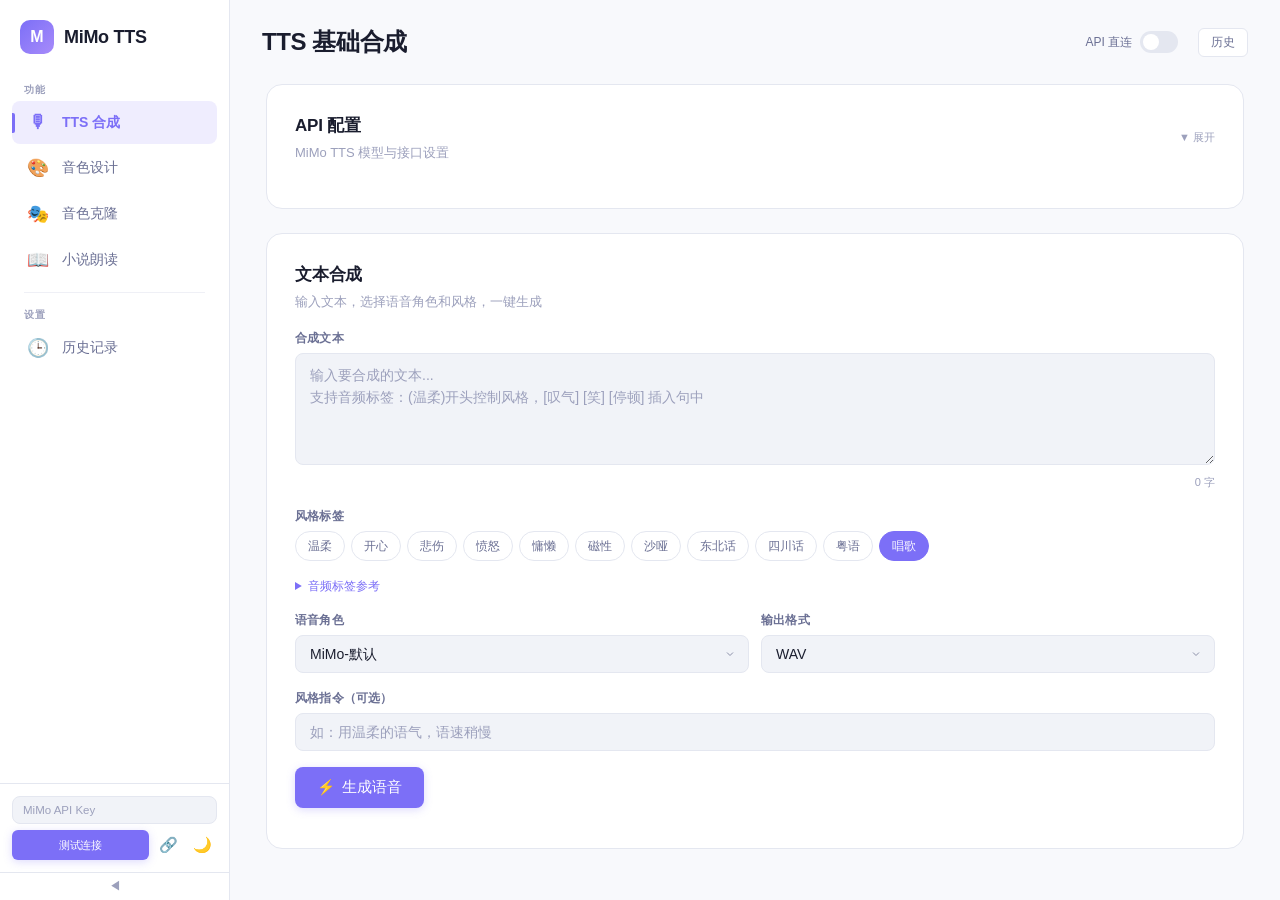
==== commit 327ad165: "fix: 风格标签点击后高亮状态同步更新" ====
--- a/frontend/index.html
+++ b/frontend/index.html
@@ -524,6 +524,6 @@
 <audio id="novelAudio" style="display:none;"></audio>
 
 <!-- ========== App Script ========== -->
-<script src="bundle.js?v=8"></script>
+<script src="bundle.js?v=10"></script>
 </body>
 </html>
